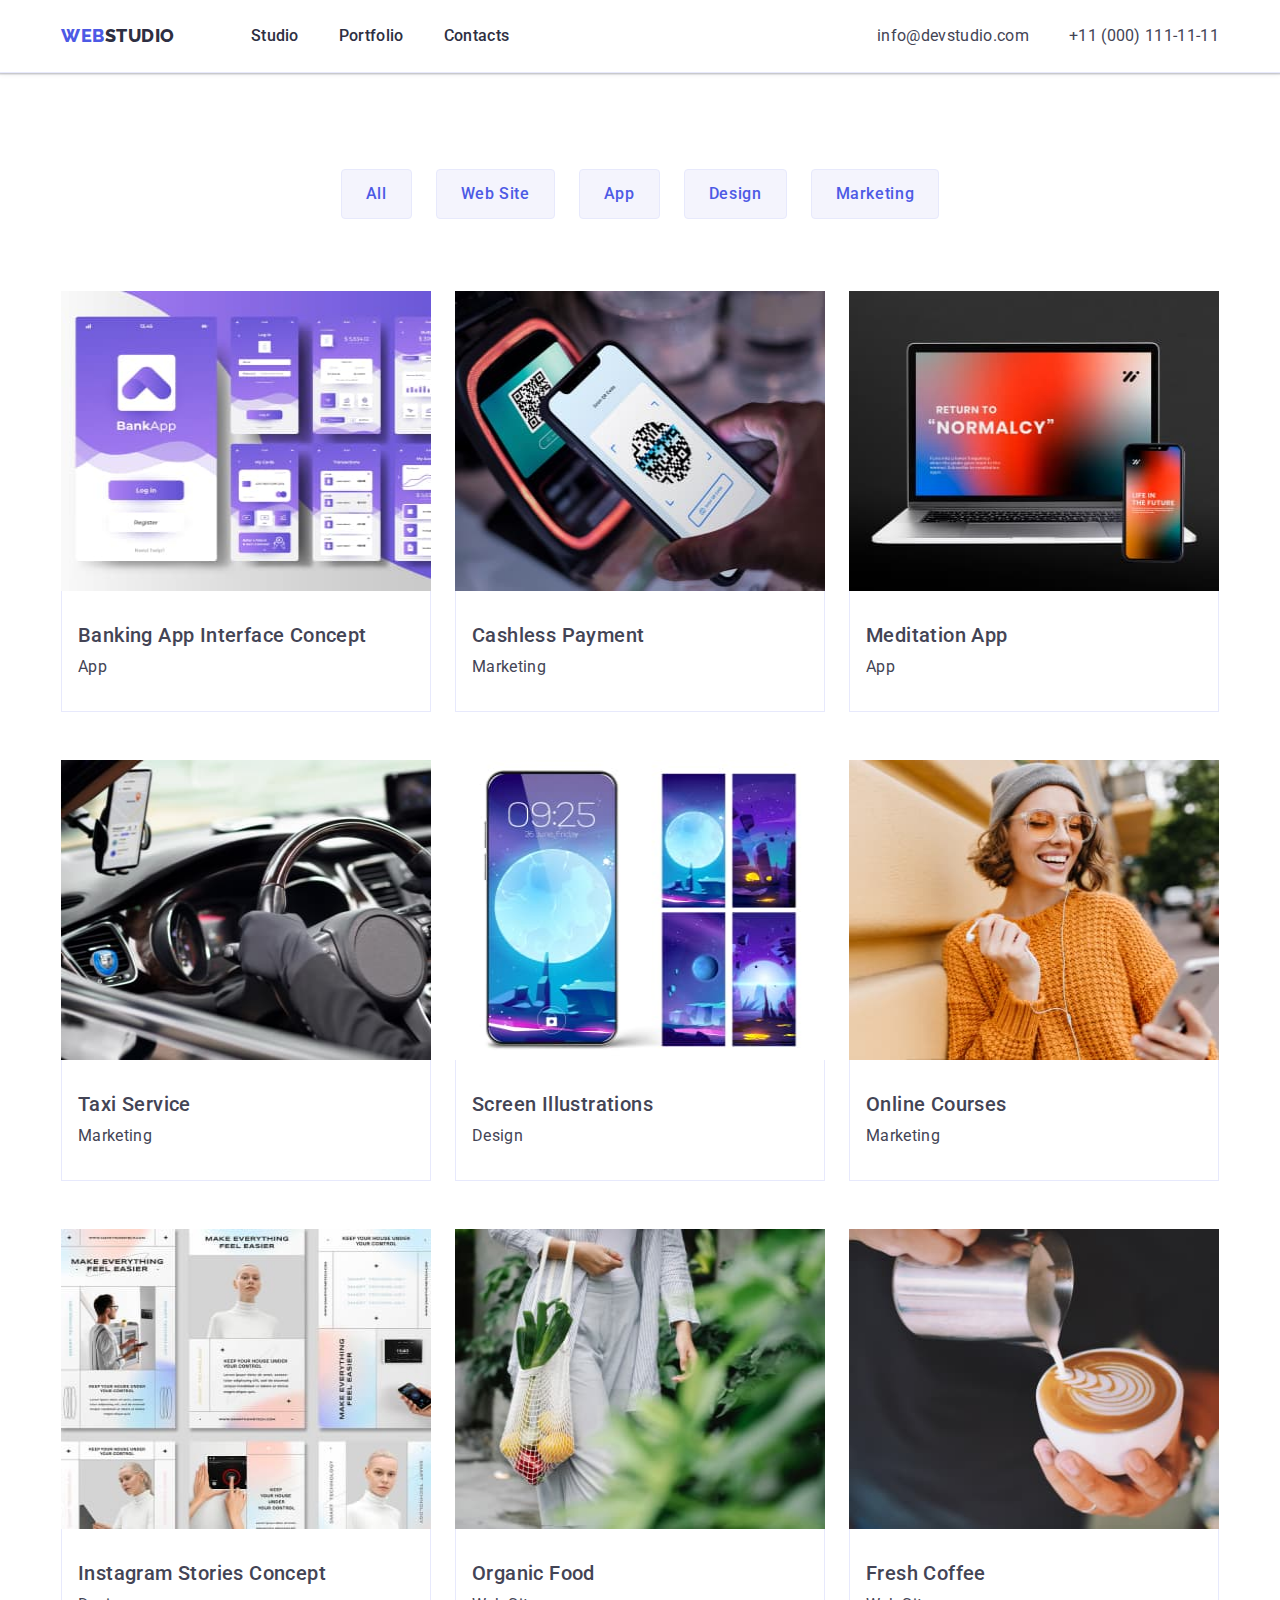
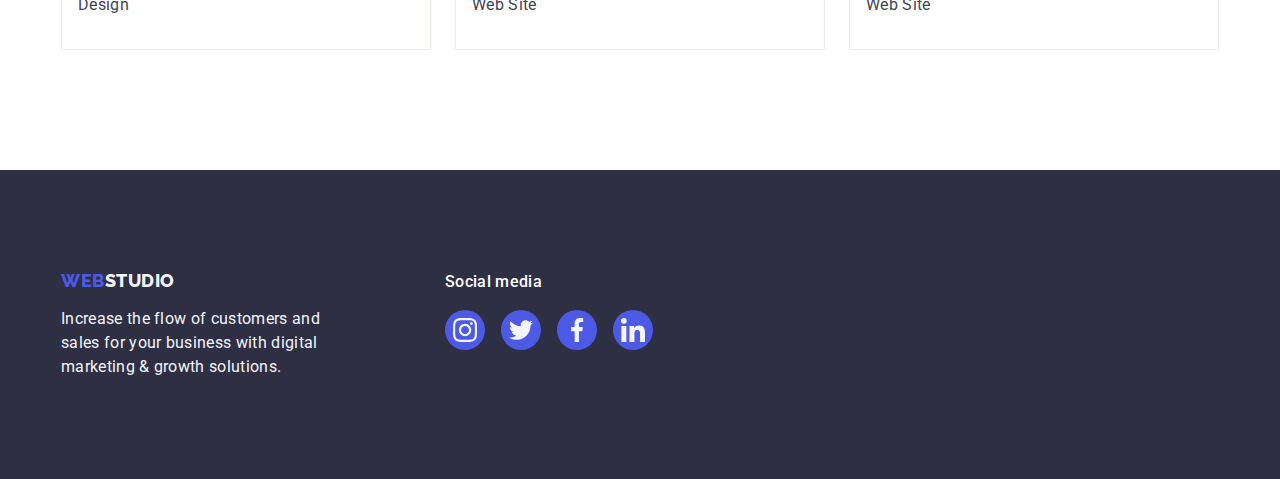
==== portfolio.html @ e4cf07d3 "Initial commit" ====
<!DOCTYPE html>
<html lang="en">
    <head>
        <link rel="stylesheet" href="https://cdnjs.cloudflare.com/ajax/libs/modern-normalize/1.0.0/modern-normalize.min.css">
        <meta charset="UTF-8">
        <meta name="viewport" content="width=device-width, initial-scale=1.0">
        <title>Porfolio</title>
        <link rel="preconnect" href="https://fonts.googleapis.com">
        <link rel="preconnect" href="https://fonts.gstatic.com" crossorigin>
        <link href="https://fonts.googleapis.com/css2?family=Raleway:wght@800&family=Roboto:wght@400;500;700;900&display=swap" rel="stylesheet">
        <link rel="stylesheet" href="./css/styles.css">
    </head>
    <body>
            <header class="header">
                <div class="container header-container">
                    <nav class="nav">
                        <a class="nav-link" href="./index.html">Web<span class="nav-span">Studio</span></a>
                        <ul class="nav-list">
                            <li class="nav-item">
                                <a class="nav-item-link" href="./index.html">Studio</a></li>
                            <li class="nav-item">
                                <a class="nav-item-link" href="./portfolio.html">Portfolio</a></li>
                            <li class="nav-item">
                                <a class="nav-item-link" href="">Contacts</a></li>
                        </ul>
                    </nav>
                
                    <address class="address">
                            <ul class="address-list">
                                <li class="address-item"><a class="address-link" href="mailto:info@devstudio.com">info@devstudio.com</a></li>
                                <li class="address-item"><a class="address-link" href="tel:+110001111111">+11 (000) 111-11-11</a></li>
                            </ul>
                    </address>
                </div>
            </header>

            <main>
                <section class="portfolio">
                    <div class="container portfolio-container">
                        <h1 class="cards-heading visually-hidden">Main Header</h1>
                        <ul class="cards-list">
                            <li class="cards-item"><button class="cards-btn" type="button">All</button></li>
                            <li class="cards-item"><button class="cards-btn" type="button">Web Site</button></li>
                            <li class="cards-item"><button class="cards-btn" type="button">App</button></li>
                            <li class="cards-item"><button class="cards-btn" type="button">Design</button></li>
                            <li class="cards-item"><button class="cards-btn" type="button">Marketing</button></li>
                        </ul>
                  
                        <ul class="portfolio-list">
                            <li class="portfolio-item">
                                <a class="portfolio-link" href="">
                                <img src="./images/img_hw2_1.jpg" alt="banking app" width="360" height="300"/>
                                <div class="portfolio-tag">     
                                    <h2 class="portfolio-title">Banking App Interface Concept</h2>
                                    <p class="portfolio-desciption">App</p>
                                </div>
                                </a>
                            </li>
                            <li class="portfolio-item">
                                <a class="portfolio-link" href="">
                                <img src="./images/img_hw2_2.jpg" alt="cashless payment" width="360" height="300" />
                                <div class="portfolio-tag">
                                <h2 class="portfolio-title">Cashless Payment</h2>
                                <p class="portfolio-desciption">Marketing</p>
                                </div>
                                </a>
                            </li>
                            <li class="portfolio-item">
                                <a class="portfolio-link" href="">
                                <img src="./images/img_hw2_3.jpg" alt="mediation app" width="360" height="300"/>
                                <div class="portfolio-tag">
                                <h2 class="portfolio-title">Meditation App</h2>
                                <p class="portfolio-desciption">App</p>
                                </div>
                                </a>
                            </li>
                            <li class="portfolio-item">
                                <a class="portfolio-link" href="">
                                <img src="./images/img_hw2_4.jpg" alt="taxi service" width="360" height="300"/>
                                <div class="portfolio-tag">
                                <h2 class="portfolio-title">Taxi Service</h2>
                                <p class="portfolio-desciption">Marketing</p>
                                </div>
                                </a>
                            </li>
                            <li class="portfolio-item">
                                <a class="portfolio-link" href="">
                                <img src="./images/img_hw2_5.jpg" alt="screen illustrator" width="360" height="300"/>
                                <div class="portfolio-tag">
                                <h2 class="portfolio-title">Screen Illustrations</h2>
                                <p class="portfolio-desciption">Design</p>
                                </div>
                                </a>
                            </li>
                            <li class="portfolio-item">
                                <a class="portfolio-link" href="">
                                <img src="./images/img_hw2_6.jpg" alt="online courses" width="360" height="300"/>
                                <div class="portfolio-tag">
                                <h2 class="portfolio-title">Online Courses</h2>
                                <p class="portfolio-desciption">Marketing</p>
                                </div>
                                </a>
                            </li>
                            <li class="portfolio-item">
                                <a class="portfolio-link" href="">
                                <img src="./images/img_hw2_7.jpg" alt="instagram story concept" width="360" height="300"/>
                                <div class="portfolio-tag">
                                <h2 class="portfolio-title">Instagram Stories Concept</h2>
                                <p class="portfolio-desciption">Design</p>
                                </div>
                                </a>
                            </li>
                            <li class="portfolio-item">
                                <a class="portfolio-link" href="">
                                <img src="./images/img_hw2_8.jpg" alt="organic food" width="360" height="300"/>
                                <div class="portfolio-tag">
                                <h2 class="portfolio-title">Organic Food</h2>
                                <p class="portfolio-desciption">Web Site</p>
                                </div>
                                </a>
                            </li>
                            <li class="portfolio-item">
                                <a class="portfolio-link" href="">
                                <img src="./images/img_hw2_9.jpg" alt="fresh coffee" width="360" height="300"/>
                                <div class="portfolio-tag">
                                <h2 class="portfolio-title">Fresh Coffee</h2>
                                <p class="portfolio-desciption">Web Site</p>
                                </div>
                                </a>
                            </li>
                        </ul>
                    </div>    
                </section>
            </main>

        <footer class="footer">
            <div class="container footer-container">
                <div class="footer-logo-container">
                <a class="footer-link" href="./index.html">Web<span class="footer-span">Studio</span></a>
                <p class="footer-paragraph">Increase the flow of customers and sales for your business with digital marketing & growth solutions.</p>
                </div>
                <div class="footer-icon-container">
                    <p class="footer-icon-paragraph">Social media</p>
                    <ul class="footer-icon-list">
                        <li class="footer-icon-item">
                            <a class="footer-icon-link" href="instagram.com">
                                <svg class="footer-icon" width="24" height="24">
                                    <use href="./images/icons.svg#instagram"></use>
                                </svg>
                            </a>
                        </li>
                        <li class="footer-icon-item">
                            <a class="footer-icon-link" href="twitter.com">
                                <svg class="footer-icon" width="24" height="24">
                                    <use href="./images/icons.svg#twitter"></use>
                                </svg>
                            </a>
                        </li>
                        <li class="footer-icon-item">
                            <a class="footer-icon-link" href="facebook.com">
                                <svg class="footer-icon" width="24" height="24">
                                    <use href="./images/icons.svg#facebook"></use>
                                </svg>
                            </a>
                        </li>
                        <li class="footer-icon-item">
                            <a class="footer-icon-link" href="linkedin.com">
                                <svg class="footer-icon" width="24" height="24" >
                                    <use href="./images/icons.svg#linkedin"></use>
                                </svg>
                            </a>
                        </li>
                    </ul>
                </div>
            </div>
        </footer>
    </body>
</html>
---- css/styles.css ----
*,
*::before,
*::after {
    box-sizing: border-box;
    padding: 0;
    margin: 0;
}

:root {
    --OCEAN: rgba(64, 75, 191, 1);
    --WHITE: rgba(255, 255, 255, 1);
    --NAVY-BLUE: rgba(46, 47, 66, 1);
    --SLATE: rgba(67, 68, 85, 1);
    --IRIS: rgba(77, 90, 229, 1);
    --CLOUD: rgba(244, 244, 253, 1);
    --CORNFLOWER: rgba(231, 233, 252, 1);
    --GREEN: #31D0AA;
}

body {
    font-family: 'Roboto', sans-serif;
    color: var(--SLATE, #434455);
    background-color: var(--WHITE, #fff);
    font-size: 16px;
    font-style: normal;
    line-height: 1.5;
    letter-spacing: 0.32px; 
}

a {
    color: var(--SLATE, #434455);
    text-decoration: none;
}

address {
    font-style: normal;
}

li {
    list-style: none;
}

img {
    display: block;
    width: 100%;
}

.container {
    width: 1158px;
    margin: 0 auto;
}

/* HEADER */ 

.header {
    padding: 24px 0;
    border-bottom: 1px solid var(--CORNFLOWER, #E7E9FC);
    background: var(--WHITE, #FFF);
                /* x-offset y-offset blur spread color */
    box-shadow: 0px 1px 6px 0px rgba(46, 47, 66, 0.08), 
                0px 1px 1px 0px rgba(46, 47, 66, 0.16), 
                0px 2px 1px 0px rgba(46, 47, 66, 0.08);
}

/* LOGO STYLE */

.nav-link {
    font-size: 18px;
    line-height: 1.17;
    color: var(--IRIS, #4d5ae5);
    font-family: 'Raleway', sans-serif;
    font-weight: 800;
    letter-spacing: 0.03em;
    text-transform: uppercase;
    margin-right: 76px;
}

.nav-span {
    color: var(--NAVY-BLUE);
}

/* NAVIGATION STYLE */

.nav-item-link {
    color: var(--NAVY-BLUE, #2e2f42);
    font-weight: 500;
    font-size: 16px;
    line-height: 1.5;
    letter-spacing: 0.02em;
   
}

/* LOGO AND NAVIGATION FLEX */

.header-container {
    display: flex;
    justify-content: space-between;
}

.nav {
    display:flex;
    align-items: center;
}

.nav-list {
    display: flex;
    gap: 40px;
}


/* LINK HOVER AND FOCUS */

.nav-item-link:hover,
.nav-item-link:focus,
.address-link:hover,
.address-link:focus {
    color: var(--OCEAN, #404bbf);
}


/* ADDRESS STYLE */

.address-link {
    font-size: 16px;
    color: var(--SLATE, #434455);
    line-height: 1.5;
    font-weight: 400;
    letter-spacing: 0.02em;
}

/* ADDRESS FLEX */

.address-list {
    display: flex;
    gap: 40px;
    align-items: center;
}


/* MAIN */

/* 1st SECTION Flex*/
.hero { 
    background-color: var(--NAVY-BLUE, #2e2f42); 
    max-width: 1440px; 
    background-image: linear-gradient(rgba(46, 47, 66, 0.7), rgba(46, 47, 66, 0.7)), 
                    url(../images/people-office-1.jpg);
    background-repeat: no-repeat;
    background-position: center;
    background-size: cover;
    padding: 191px 0 185px;
    margin: 0 auto;
}


/* 1st SECTION Style*/

.hero-heading {
    color: var(--WHITE);
    font-size: 56px;
    font-weight: 700;
    line-height: 1.07;
    letter-spacing: 0.02em;
    text-align: center;
    max-width: 496px;
    margin: 0 auto 48px;
}

.hero-btn {
    color: var(--WHITE);
    font-family: 'Roboto', sans-serif;
    background-color: var(--IRIS);
    font-weight: 500;
    font-size: 16px; 
    line-height: 1.5;
    letter-spacing: 0.04em;
    cursor: pointer;
    display: block;
    min-width: 169px;
    height: 56px;
    border: none;
    border-radius: 4px;
    margin: 0 auto;
}


/* 2nd SECTION ABOUT Flex */
.about {
    padding-top: 123px;
    margin-bottom: 120px;
}

.about-icon-container {
    padding: 24px 100px;
    margin-bottom: 8px;
    border-radius: 4px;
    background: var(--CLOUD, #F4F4FD);
    min-height: 112px;
    display: flex;
    align-items: center;
    justify-content: center;
}

.visually-hidden {
    position: absolute;
    width: 1px;
    height: 1px;
    margin: -1px;
    border: 0;
    padding: 0;
    white-space: nowrap;
    clip-path: inset(100%);
    clip: rect(0 0 0 0);
    overflow: hidden;
}

.about-list {
    display: flex;
    gap: 24px;
}

.about-item {
    width: calc((100% - 72px) / 4);
}

.about-title {  
    font-size: 20px;
    font-weight: 500;
    line-height: 24px; /* 120% */
    letter-spacing: 0.4px;
    margin-bottom: 8px;
}

/* 3rd SECTION SERVICES Flex */

.services {
    padding-bottom: 120px;
}

.services-heading, 
.team-heading {
    font-size: 36px;
    line-height: 1.11;
    color: var(--NAVY-BLUE);
    text-align: center;
    letter-spacing: 0.02em;
    text-transform: capitalize;
    margin-bottom: 72px;
}

.services-list,
.team-list {
    display: flex;
    justify-content: space-between;
    gap: 24px;
}

.services-item {
    width: calc((100% - 48px) / 3);
}

/* 4th SECTION TEAM Flex */

.team {
    background-color: var(--CLOUD);
    padding: 120px 0;
}

.team-item {
    background-color: var(--WHITE);
    width: calc((100% - 72px) / 4);
    border-radius: 0 0 4px 4px;
    background: var(--WHITE, #FFF);
                /* x-offset y-offset blur spread color */
    box-shadow: 0px 2px 1px 0px rgba(46, 47, 66, 0.08), 
                0px 1px 1px 0px rgba(46, 47, 66, 0.16), 
                0px 1px 6px 0px rgba(46, 47, 66, 0.08);
}

.team-tag {
    padding: 32px 0;
}

.team-title {
    font-size: 20px;
    font-weight: 500;
    line-height: 24px; /* 120% */
    letter-spacing: 0.4px;
    text-align: center;
    margin-bottom: 8px;
}

.team-description {
    text-align: center;
    margin-bottom: 8px;
}

.team-icon-list {
    display: flex;
    justify-content: center;
    gap: 24px;
}

.team-icon-item {
    width: 40px;
    height: 40px;
}

.team-icon-link {
    width: 100%;
    height: 100%;
    background-color: var(--IRIS, #4d5ae5);
    border-radius: 50%;
    display: flex;
    align-items: center;
    justify-content: center;
}

.team-icon-link:hover,
.team-icon-link:focus {
    background-color: var(--OCEAN, #404bbf);
}

.team-icon {
    fill: var(--CLOUD, #f4f4fd);
}


/* 5th SECTION CUSTOMERS Flex */
.customers {
    padding: 120px 0;
}

.customers-heading {
    color: var(--NAVY-BLUE, #2E2F42);
    text-align: center;
    font-family: Roboto;
    font-size: 36px;
    font-style: normal;
    font-weight: 700;
    line-height: 1.11;
    letter-spacing: 0.72px;
    text-transform: capitalize;
    margin-bottom: 72px;
}

.customers-icon-list {
    display: flex;
    justify-content: center;
    align-items: center;
    gap: 24px;
}

.customers-icon-item {
    width: calc((100% - 120px) / 6);
    height: 88px;
}

.customers-icon-link {
    width: 100%;
    height: 100%;
    border-radius: 4px;
    border: 1px solid var(--LIGHT-SLATE, #8E8F99);
    display: flex;
    justify-content: center;
    align-items: center;
    color: var(--LIGHT-SLATE, #8E8F99);
}

.customers-icon-link:hover,
.customers-icon-link:focus {   
    color: var(--OCEAN,#404bbf);
    border-color: var(--OCEAN,#404bbf);
}

.customers-icon {
    fill: currentColor;
}

/* FOOTER */

.footer {
    background-color: var(--NAVY-BLUE);
    padding: 100px 0;
}

.footer-container {
    display: flex;
    align-items: baseline;
}

.footer-logo-container {
    margin-right: 120px;
}

.footer-icon-paragraph {
    color: var(--WHITE, #FFF);
    font-family: Roboto;
    font-size: 16px;
    font-style: normal;
    font-weight: 500;
    line-height: 1.5;
    letter-spacing: 0.32px;
    margin-bottom: 16px;
}

.footer-link {
    font-size: 18px;
    line-height: 1.17;
    color: var(--IRIS, #4d5ae5);
    font-family: 'Raleway', sans-serif;
    font-weight: 800;
    letter-spacing: 0.03em;
    text-transform: uppercase;
    display: block;
    margin-bottom: 16px;
}

.footer-span {
    color: var(--CLOUD);
}

.footer-paragraph {
    line-height: 1.5;
    color: var(--CLOUD);
    letter-spacing: 0.02em;
    max-width: 264px;
}

.footer-icon-list {
    display: flex;
    justify-content: center;
    align-items: center;
    gap: 16px;
}

.footer-icon-item {
    width: 40px;
    height: 40px;
}

.footer-icon-link {
    width: 40px;
    height: 40px;
    display: flex;
    justify-content: center;
    align-items: center;
    background-color: var(--IRIS, #4d5ae5);
    border-radius: 50%;
}

.footer-icon-link:hover,
.footer-icon-link:focus {
    background-color: var(--GREEN, #31d0aa);
}

.footer-icon {
    fill: var(--CLOUD, #f4f4fd)
}

/* PORTFOLIO BUTTON */

.cards-btn {
    font-family: 'Roboto', sans-serif;
    font-weight: 500;
    font-size: 16px;
    line-height: 1.5;
    letter-spacing: 0.04em;
    color: var(--IRIS);
    background-color: var(--CLOUD);
    cursor: pointer;
    text-align: center;
    line-height: 1.5;
    padding: 12px 24px;
    border: 1px solid var(--CORNFLOWER, #e7e9fc);
    border-radius: 4px;
}   

.cards-list {
    display: flex;
    justify-content: center;
    gap: 24px;
    margin-bottom: 72px;
}

.cards-btn:hover,
.cards-btn:focus {
    color: var(--WHITE);
    background-color: var(--OCEAN);
    border: 1px solid transparent;
    box-shadow: 0px 3px 1px rgba(0, 0, 0, 0.1), 
                0px 2px 1px rgba(0, 0, 0, 0.08), 
                0px 2px 2px rgba(0, 0, 0, 0.12);
}

/* PORTFOLIO */

.portfolio {
    padding-top: 96px;
    padding-bottom: 120px;
}

.portfolio-list {
    display: flex;
    justify-content: space-between;
    flex-wrap: wrap;
    column-gap: 24px;
    row-gap: 48px;   
}

.portfolio-item {
    width: calc((100% - 48px) / 3);
}

.portfolio-tag {
    padding: 32px 16px;
    border: 1px solid var(--CORNFLOWER, #e7e9fc);
    border-top: none;
}

.portfolio-title {
    color: var(--SLATE, #434455);
    font-size: 20px;
    font-weight: 500;
    line-height: 1.2;
    letter-spacing: 0.4px;
    margin-bottom: 8px;
}

.portfolio-link {
    display: block;
}

.portfolio-link:hover,
.portfolio-link:focus {
    box-shadow: 0px 1px 6px rgba(46, 47, 66, 0.08), 
                0px 1px 1px rgba(46, 47, 66, 0.16), 
                0px 2px 1px rgba(46, 47, 66, 0.08);
}
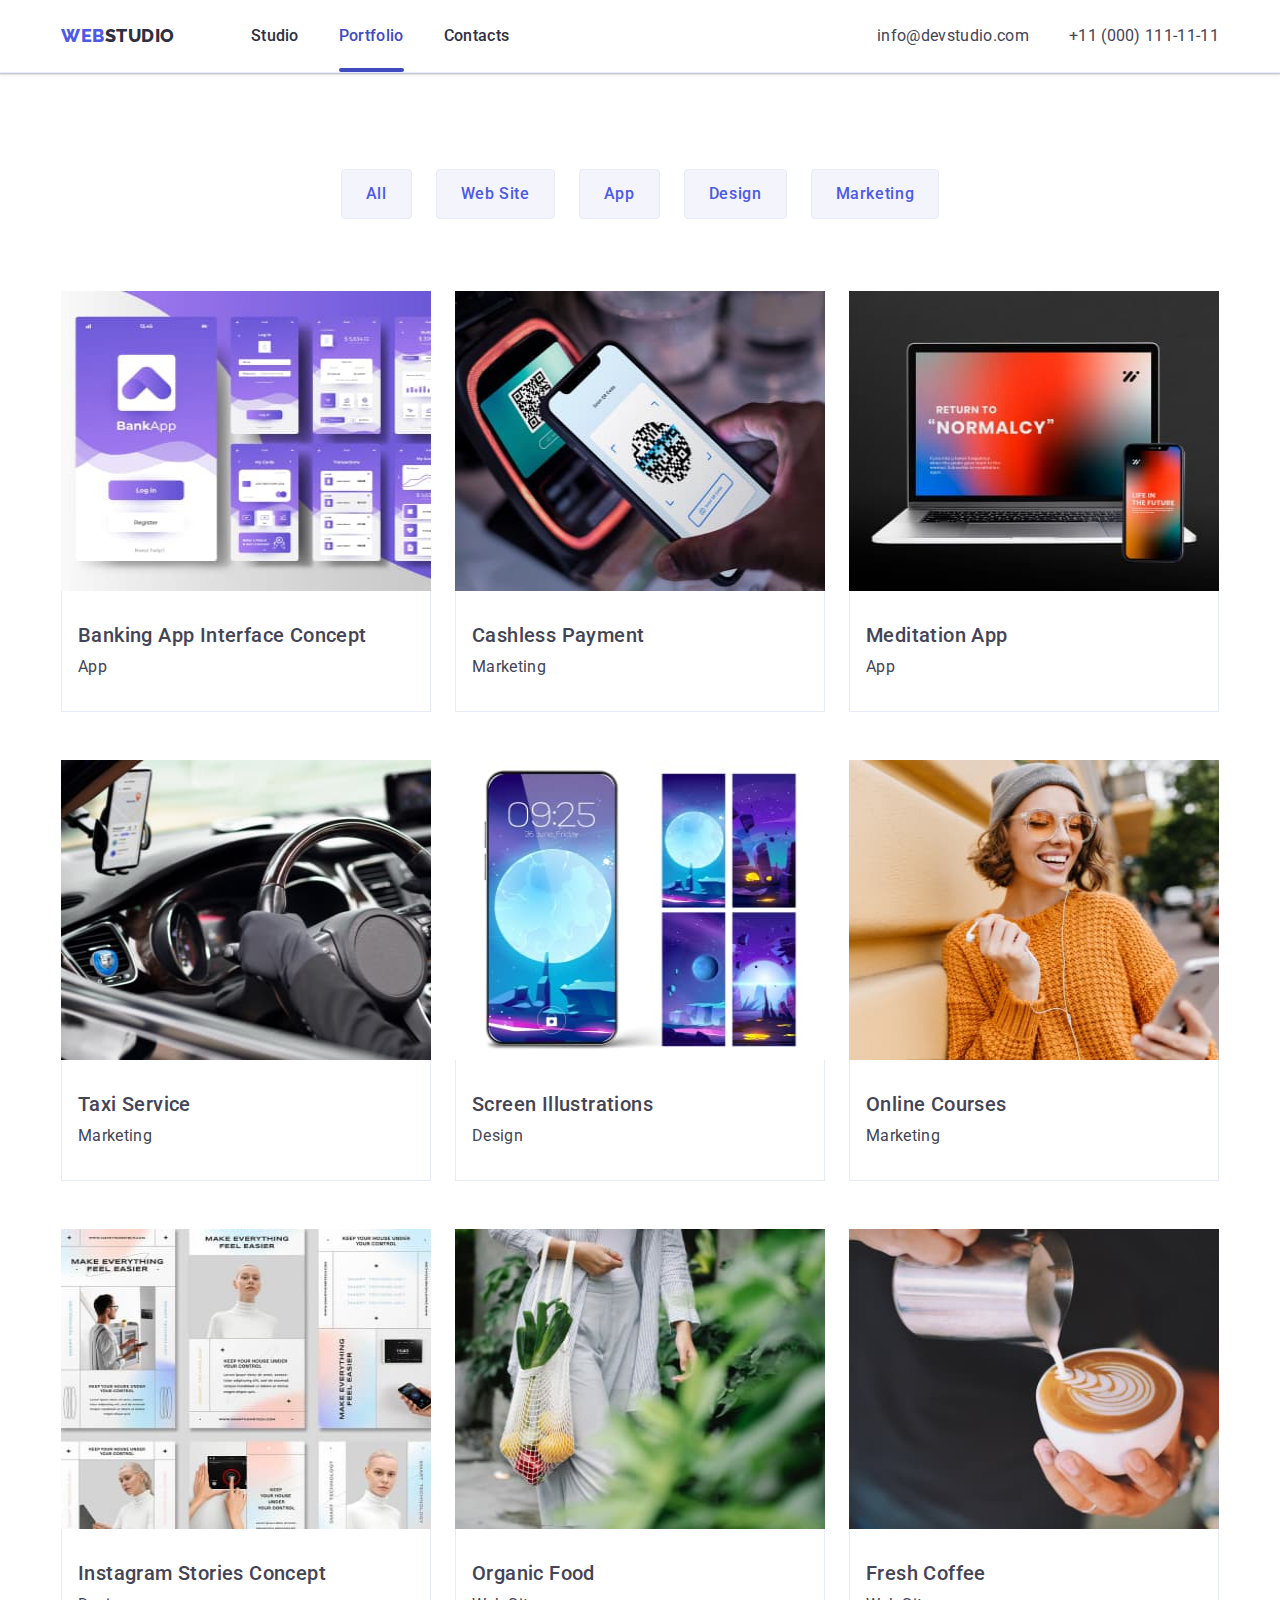
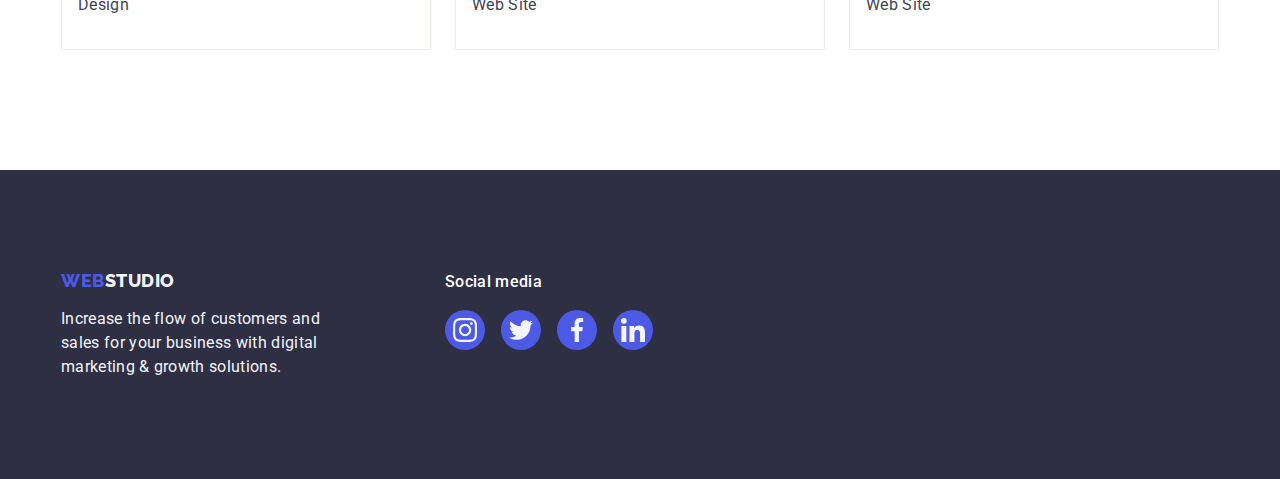
==== commit 5a47fa79: "Homework 5.3" ====
--- a/portfolio.html
+++ b/portfolio.html
@@ -1,7 +1,7 @@
 <!DOCTYPE html>
 <html lang="en">
     <head>
-        <link rel="stylesheet" href="https://cdnjs.cloudflare.com/ajax/libs/modern-normalize/1.0.0/modern-normalize.min.css">
+        <link rel="stylesheet" href="https://cdnjs.cloudflare.com/ajax/libs/modern-normalize/2.0.0/modern-normalize.min.css">
         <meta charset="UTF-8">
         <meta name="viewport" content="width=device-width, initial-scale=1.0">
         <title>Porfolio</title>
@@ -19,7 +19,7 @@
                             <li class="nav-item">
                                 <a class="nav-item-link" href="./index.html">Studio</a></li>
                             <li class="nav-item">
-                                <a class="nav-item-link" href="./portfolio.html">Portfolio</a></li>
+                                <a class="nav-item-link nav-effect" href="./portfolio.html">Portfolio</a></li>
                             <li class="nav-item">
                                 <a class="nav-item-link" href="">Contacts</a></li>
                         </ul>
@@ -174,5 +174,10 @@
                 </div>
             </div>
         </footer>
+
+
+        <script src="./js/modal.js">
+
+        </script>
     </body>
 </html>--- a/css/styles.css
+++ b/css/styles.css
@@ -87,7 +87,14 @@
     font-size: 16px;
     line-height: 1.5;
     letter-spacing: 0.02em;
-   
+    transition-property: color;
+    transition-duration: 250ms;
+    transition-timing-function: cubic-bezier(0.4, 0, 0.2, 1);
+    position: relative;
+} 
+
+.nav-effect {
+    color: var(--OCEAN, #404BBF);
 }
 
 /* LOGO AND NAVIGATION FLEX */
@@ -108,6 +115,35 @@
 }
 
 
+.nav-effect::after {
+    content: "";
+    width: 100%;
+    height: 4px;
+    border-radius: 2px;
+    background: var(--OCEAN, #404BBF);
+    position: absolute;
+    right: 0;
+    bottom: -1px;
+    margin-bottom: -26px;
+}
+
+.nav-item-link::before {
+    content: "";
+    width: 0;
+    height: 4px;
+    border-radius: 2px;
+    background: var(--OCEAN, #404BBF);
+    position: absolute;
+    right: 0;
+    bottom: -1px;
+    margin-bottom: -26px;
+}
+
+.nav-item:hover .nav-item-link::before {
+    width: 100%;
+    left: 0;
+    
+}
 /* LINK HOVER AND FOCUS */
 
 .nav-item-link:hover,
@@ -126,6 +162,7 @@
     line-height: 1.5;
     font-weight: 400;
     letter-spacing: 0.02em;
+    transition: color 250ms cubic-bezier(0.4, 0, 0.2, 1);
 }
 
 /* ADDRESS FLEX */
@@ -181,6 +218,7 @@
     border: none;
     border-radius: 4px;
     margin: 0 auto;
+    transition: background-color 250ms cubic-bezier(0.4, 0, 0.2, 1);
 }
 
 
@@ -314,10 +352,11 @@
     display: flex;
     align-items: center;
     justify-content: center;
-}
-
-.team-icon-link:hover,
-.team-icon-link:focus {
+    transition: background-color 250ms cubic-bezier(0.4, 0, 0.2, 1);
+}
+
+.team-icon-item:hover .team-icon-link,
+.team-icon-item:focus .team-icon-link {
     background-color: var(--OCEAN, #404bbf);
 }
 
@@ -447,6 +486,8 @@
     align-items: center;
     background-color: var(--IRIS, #4d5ae5);
     border-radius: 50%;
+    transition-duration: 250ms;
+    transition-timing-function: cubic-bezier(0.4, 0, 0.2, 1);
 }
 
 .footer-icon-link:hover,
@@ -474,6 +515,8 @@
     padding: 12px 24px;
     border: 1px solid var(--CORNFLOWER, #e7e9fc);
     border-radius: 4px;
+    transition-duration: 250ms;
+    transition-timing-function: cubic-bezier(0.4, 0, 0.2, 1);
 }   
 
 .cards-list {
@@ -510,6 +553,7 @@
 
 .portfolio-item {
     width: calc((100% - 48px) / 3);
+    position: relative;
 }
 
 .portfolio-tag {
@@ -529,6 +573,8 @@
 
 .portfolio-link {
     display: block;
+    transition-duration: 250ms;
+    transition-timing-function: cubic-bezier(0.4, 0, 0.2, 1);
 }
 
 .portfolio-link:hover,
@@ -536,4 +582,20 @@
     box-shadow: 0px 1px 6px rgba(46, 47, 66, 0.08), 
                 0px 1px 1px rgba(46, 47, 66, 0.16), 
                 0px 2px 1px rgba(46, 47, 66, 0.08);
-}+}
+
+img::before {
+    content: "";
+    position: absolute;
+    top: 0;
+    left: 0;
+    width: 100%;
+    height: 100%;
+    transform: translateX(0);
+    transition-property: transform;
+    transition-duration: 250ms;
+    transition-timing-function: cubic-bezier(0.4, 0, 0.2, 1);
+}
+
+
+
